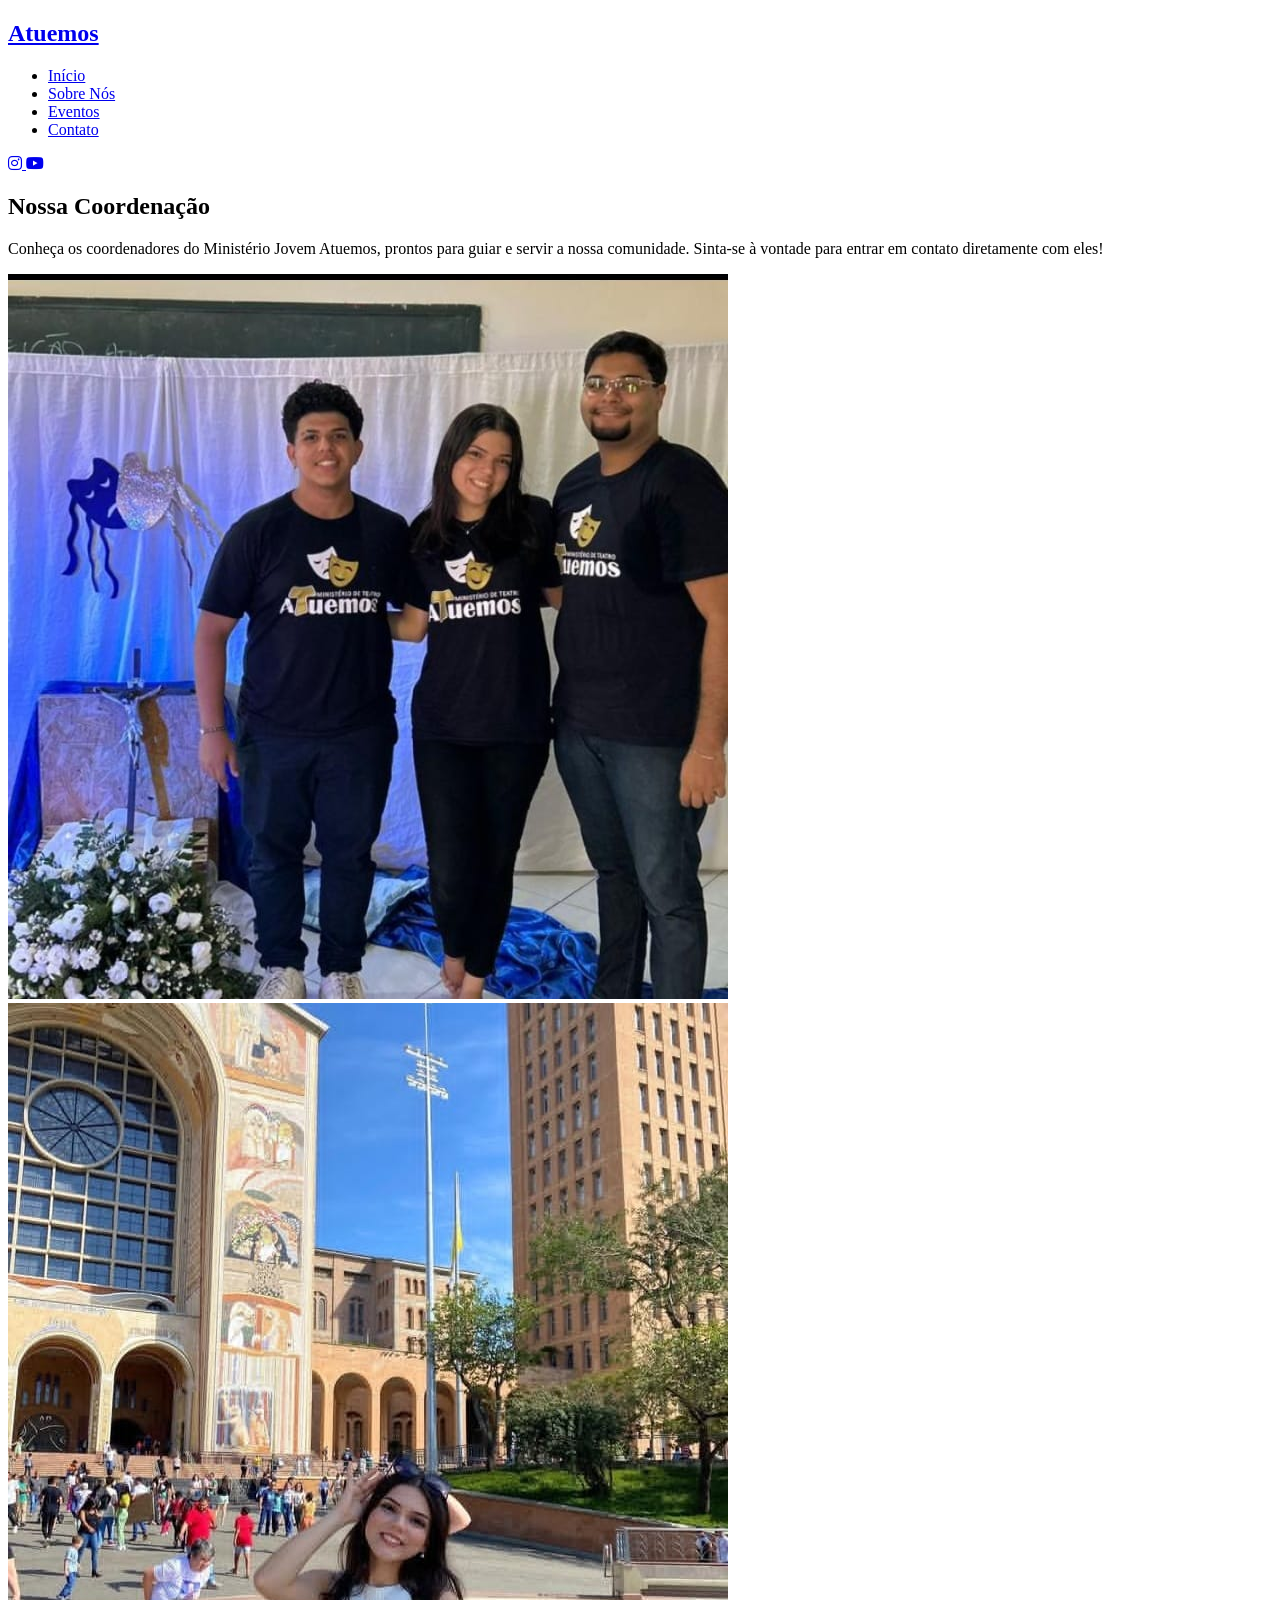
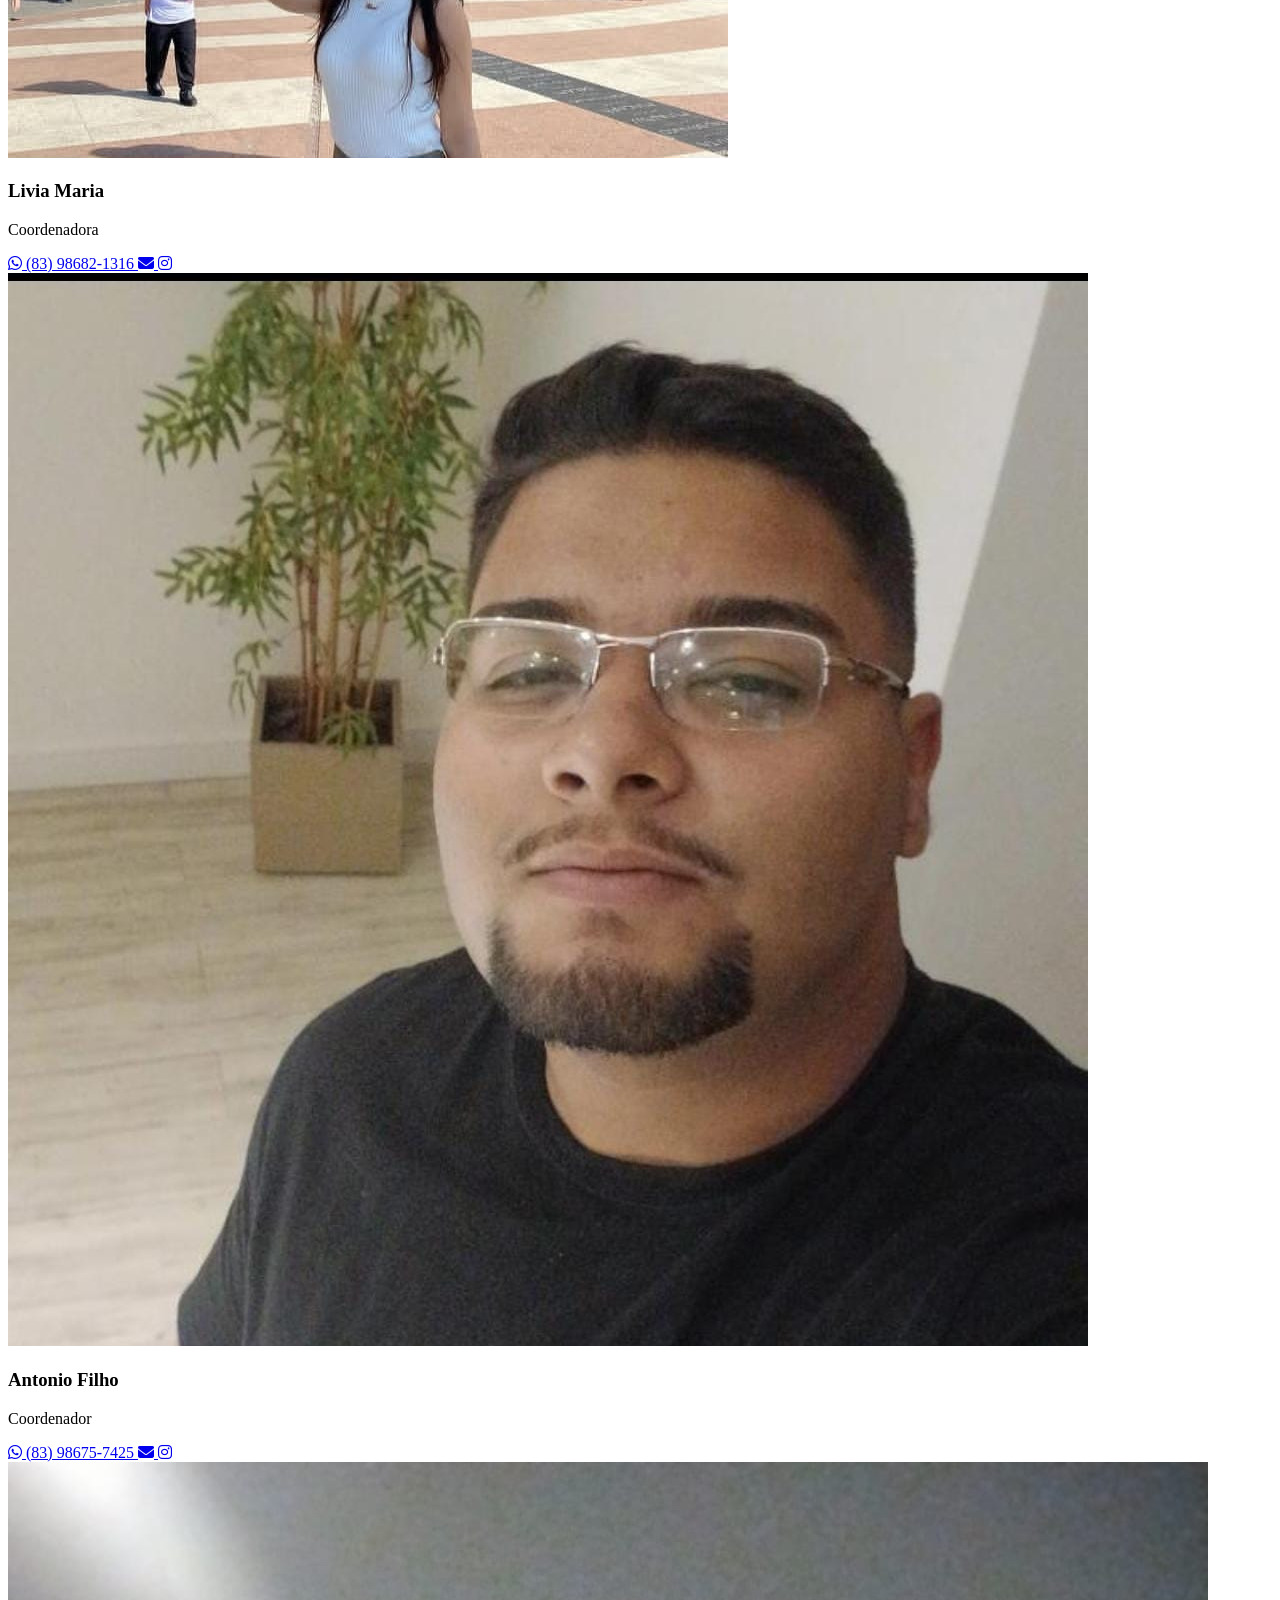
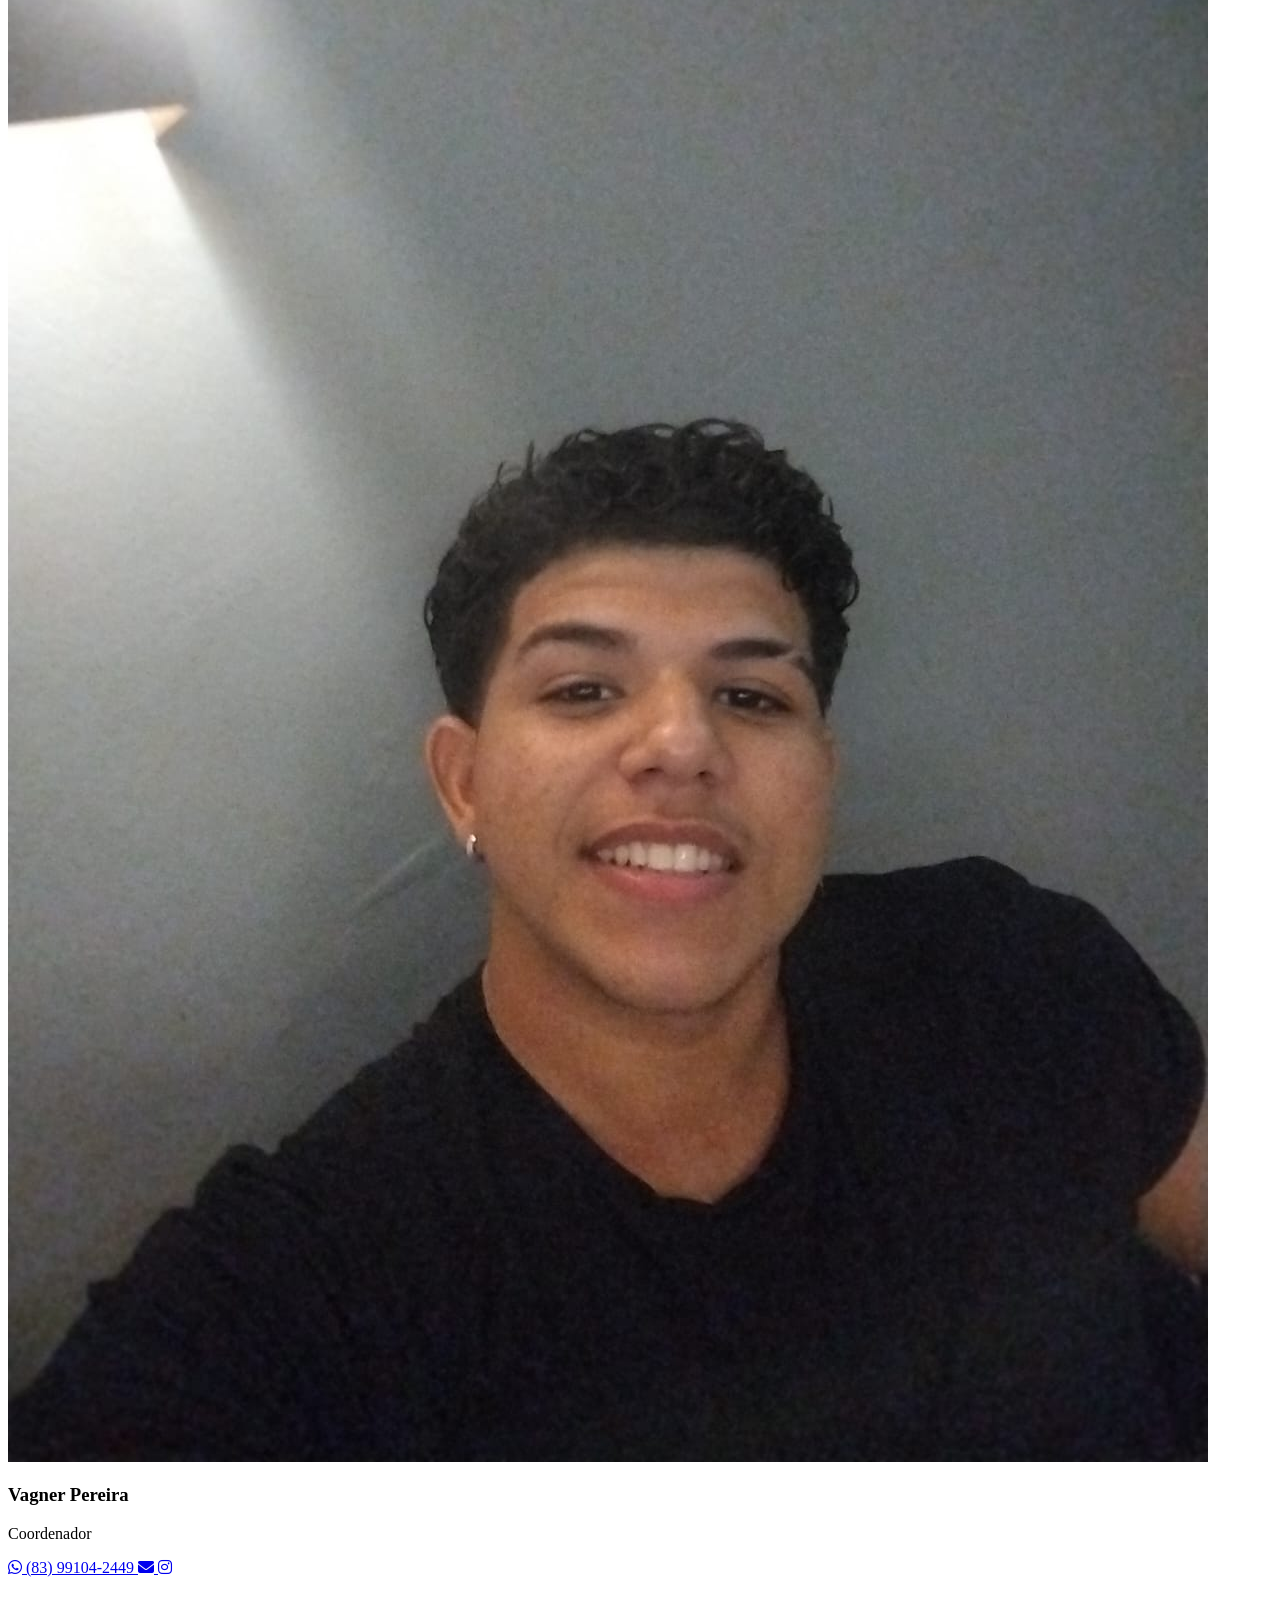
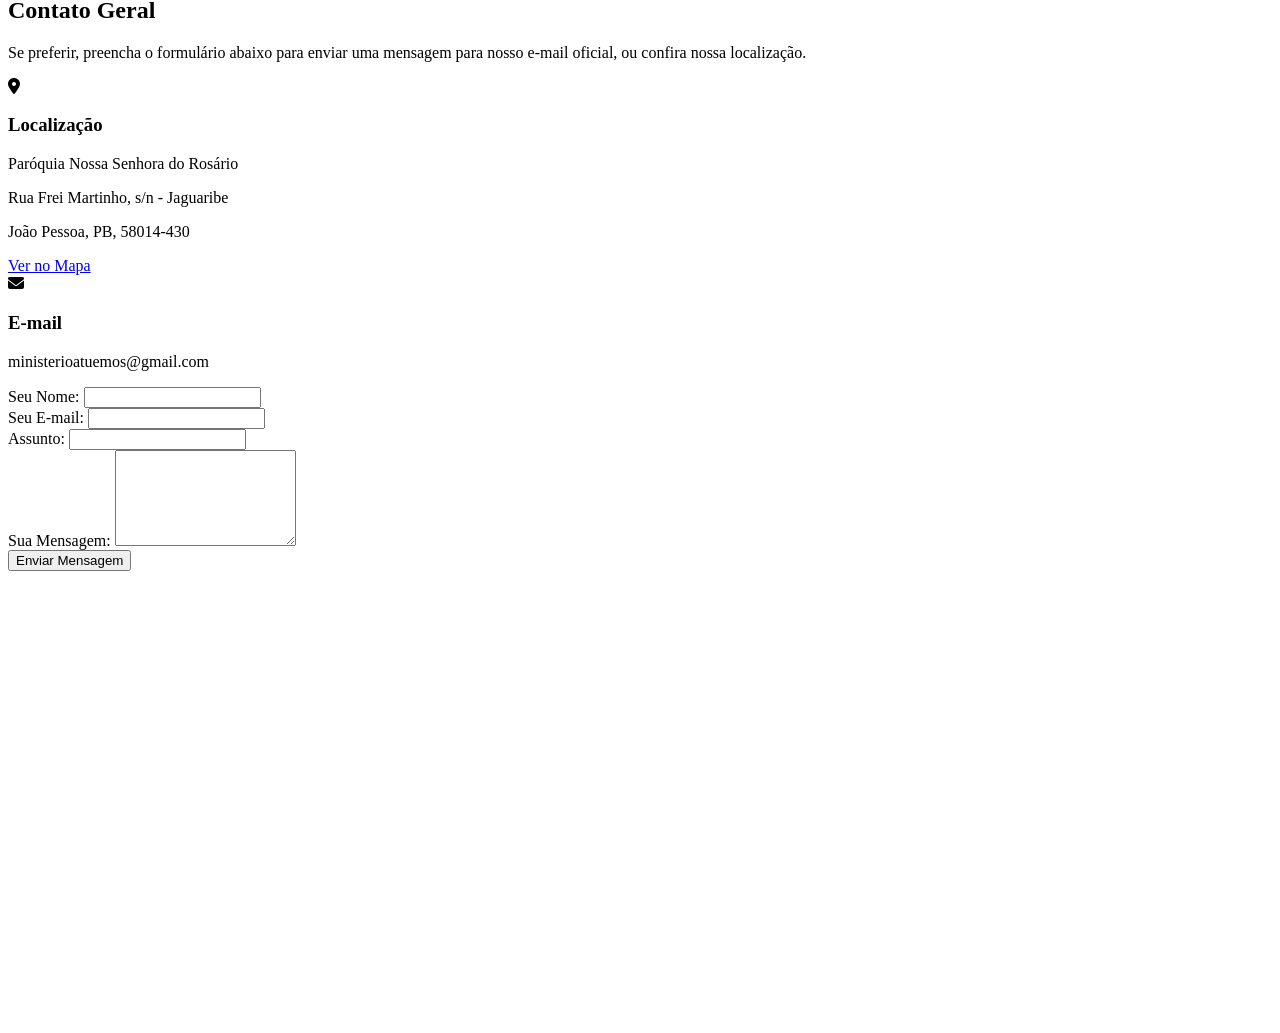
==== contato.html @ 2ec5a0c5 "site atuemos" ====
<!DOCTYPE html>
<html lang="pt-br">
<head>
    <meta charset="UTF-8" />
    <meta name="viewport" content="width=device-width, initial-scale=1.0" />
    <title>Contato - Atuemos</title>
    <link rel="stylesheet" href="style.css" />
    <link rel="stylesheet" href="https://cdnjs.cloudflare.com/ajax/libs/font-awesome/6.4.0/css/all.min.css">
</head>
<body>
    <header>
        <nav>
            <div class="logo">
                <a href="index.html">
            
                    <h1>Atuemos</h1>
                </a>
            </div>
            <div class="burger" aria-label="Menu" aria-expanded="false" role="button" tabindex="0">
                <div></div>
                <div></div>
                <div></div>
            </div>
            <ul>
                <li><a href="index.html">Início</a></li>
                <li><a href="sobre.html">Sobre Nós</a></li>
                <li><a href="eventos.html">Eventos</a></li>
                <li><a href="contato.html">Contato</a></li>
            </ul>
            <div class="social-nav">
                <a href="https://www.instagram.com/atuemosrosario" target="_blank" aria-label="Instagram">
                    <i class="fab fa-instagram"></i>
                </a>
                <a href="https://www.youtube.com/@ministerioatuemosdeteatro9331" target="_blank" aria-label="YouTube">
                    <i class="fab fa-youtube"></i>
                </a>
            </div>
        </nav>
    </header>

    <main>
        <section id="coordenadores">
    <h2>Nossa Coordenação</h2>
    <p>Conheça os coordenadores do Ministério Jovem Atuemos, prontos para guiar e servir a nossa comunidade. Sinta-se à vontade para entrar em contato diretamente com eles!</p>
    
    <div class="coordenacao-foto-principal">
        <img src="imagens/coordenaçao.jpg" alt="Foto da equipe de coordenação" class="foto-principal">
    </div>

    <div class="coordenadores-grid">
        <div class="coordenador-item">
            <img src="imagens/livia.jpg" alt="Foto de Livia Maria" class="coordenador-foto">
            <h3>Livia Maria</h3>
            <p>Coordenadora</p>
            <div class="coordenador-contatos">
                <a href="https://wa.me/5583986821316" target="_blank" aria-label="WhatsApp de Livia">
                    <i class="fab fa-whatsapp"></i> (83) 98682-1316
                </a>
                <a href="mailto:ministerioatuemos@gmail.com" aria-label="E-mail de Livia">
                    <i class="fas fa-envelope"></i>
                </a>
                <a href="https://www.instagram.com/livia_mariiaa__" target="_blank" aria-label="Instagram de Livia">
                    <i class="fab fa-instagram"></i>
                </a>
            </div>
        </div>
        
        <div class="coordenador-item">
            <img src="imagens/antonio.jpg" alt="Foto de Antonio Filho" class="coordenador-foto">
            <h3>Antonio Filho</h3>
            <p>Coordenador</p>
            <div class="coordenador-contatos">
                <a href="https://wa.me/5583986757425" target="_blank" aria-label="WhatsApp de Antonio">
                    <i class="fab fa-whatsapp"></i> (83) 98675-7425
                </a>
                <a href="mailto:ministerioatuemos@gmail.com" aria-label="E-mail de Antonio">
                    <i class="fas fa-envelope"></i>
                </a>
                <a href="https://www.instagram.com/083_antonio" target="_blank" aria-label="Instagram de Antonio">
                    <i class="fab fa-instagram"></i>
                </a>
            </div>
        </div>
        
        <div class="coordenador-item">
            <img src="imagens/vagner.jpg" alt="Foto de Vagner Pereira" class="coordenador-foto">
            <h3>Vagner Pereira</h3>
            <p>Coordenador</p>
            <div class="coordenador-contatos">
                <a href="https://wa.me/5583991042449" target="_blank" aria-label="WhatsApp de Vagner">
                    <i class="fab fa-whatsapp"></i> (83) 99104-2449
                </a>
                <a href="mailto:vhian.pereira@gmail.com" aria-label="E-mail de Vagner">
                    <i class="fas fa-envelope"></i>
                </a>
                <a href="https://www.instagram.com/hian_pereiral" target="_blank" aria-label="Instagram de Vagner">
                    <i class="fab fa-instagram"></i>
                </a>
            </div>
        </div>
    </div>
</section>

       <section id="contato">
    <h2>Contato Geral</h2>
    <p>Se preferir, preencha o formulário abaixo para enviar uma mensagem para nosso e-mail oficial, ou confira nossa localização.</p>

    <div class="contato-info-grid">
        <div class="contato-info-item">
            <i class="fas fa-map-marker-alt"></i>
            <h3>Localização</h3>
            <p>Paróquia Nossa Senhora do Rosário</p>
            <p>Rua Frei Martinho, s/n - Jaguaribe</p>
            <p>João Pessoa, PB, 58014-430</p>
            <a href="https://maps.google.com/?cid=9750942070879998750&g_mp=Cidnb29nbGUubWFwcy5wbGFjZXMudjEuUGxhY2VzLlNlYXJjaFRleHQ" target="_blank" class="btn small-btn">Ver no Mapa</a>
        </div>
        <div class="contato-info-item">
            <i class="fas fa-envelope"></i>
            <h3>E-mail</h3>
            <p>ministerioatuemos@gmail.com</p>
        </div>
    </div>

    <form action="#" method="POST" class="contato-form">
        <div class="form-group">
            <label for="nome">Seu Nome:</label>
            <input type="text" id="nome" name="nome" required>
        </div>
        <div class="form-group">
            <label for="email">Seu E-mail:</label>
            <input type="email" id="email" name="email" required>
        </div>
        <div class="form-group">
            <label for="assunto">Assunto:</label>
            <input type="text" id="assunto" name="assunto" required>
        </div>
        <div class="form-group">
            <label for="mensagem">Sua Mensagem:</label>
            <textarea id="mensagem" name="mensagem" rows="6" required></textarea>
        </div>
        <button type="submit" class="btn primary-btn">Enviar Mensagem</button>
    </form>
    
    <div class="mapa-container">
        <iframe src="https://maps.google.com/?cid=9750942070879998750&g_mp=Cidnb29nbGUubWFwcy5wbGFjZXMudjEuUGxhY2VzLlNlYXJjaFRleHQ" width="100%" height="450" style="border:0;" allowfullscreen="" loading="lazy" referrerpolicy="no-referrer-when-downgrade"></iframe>
    </div>

</section>
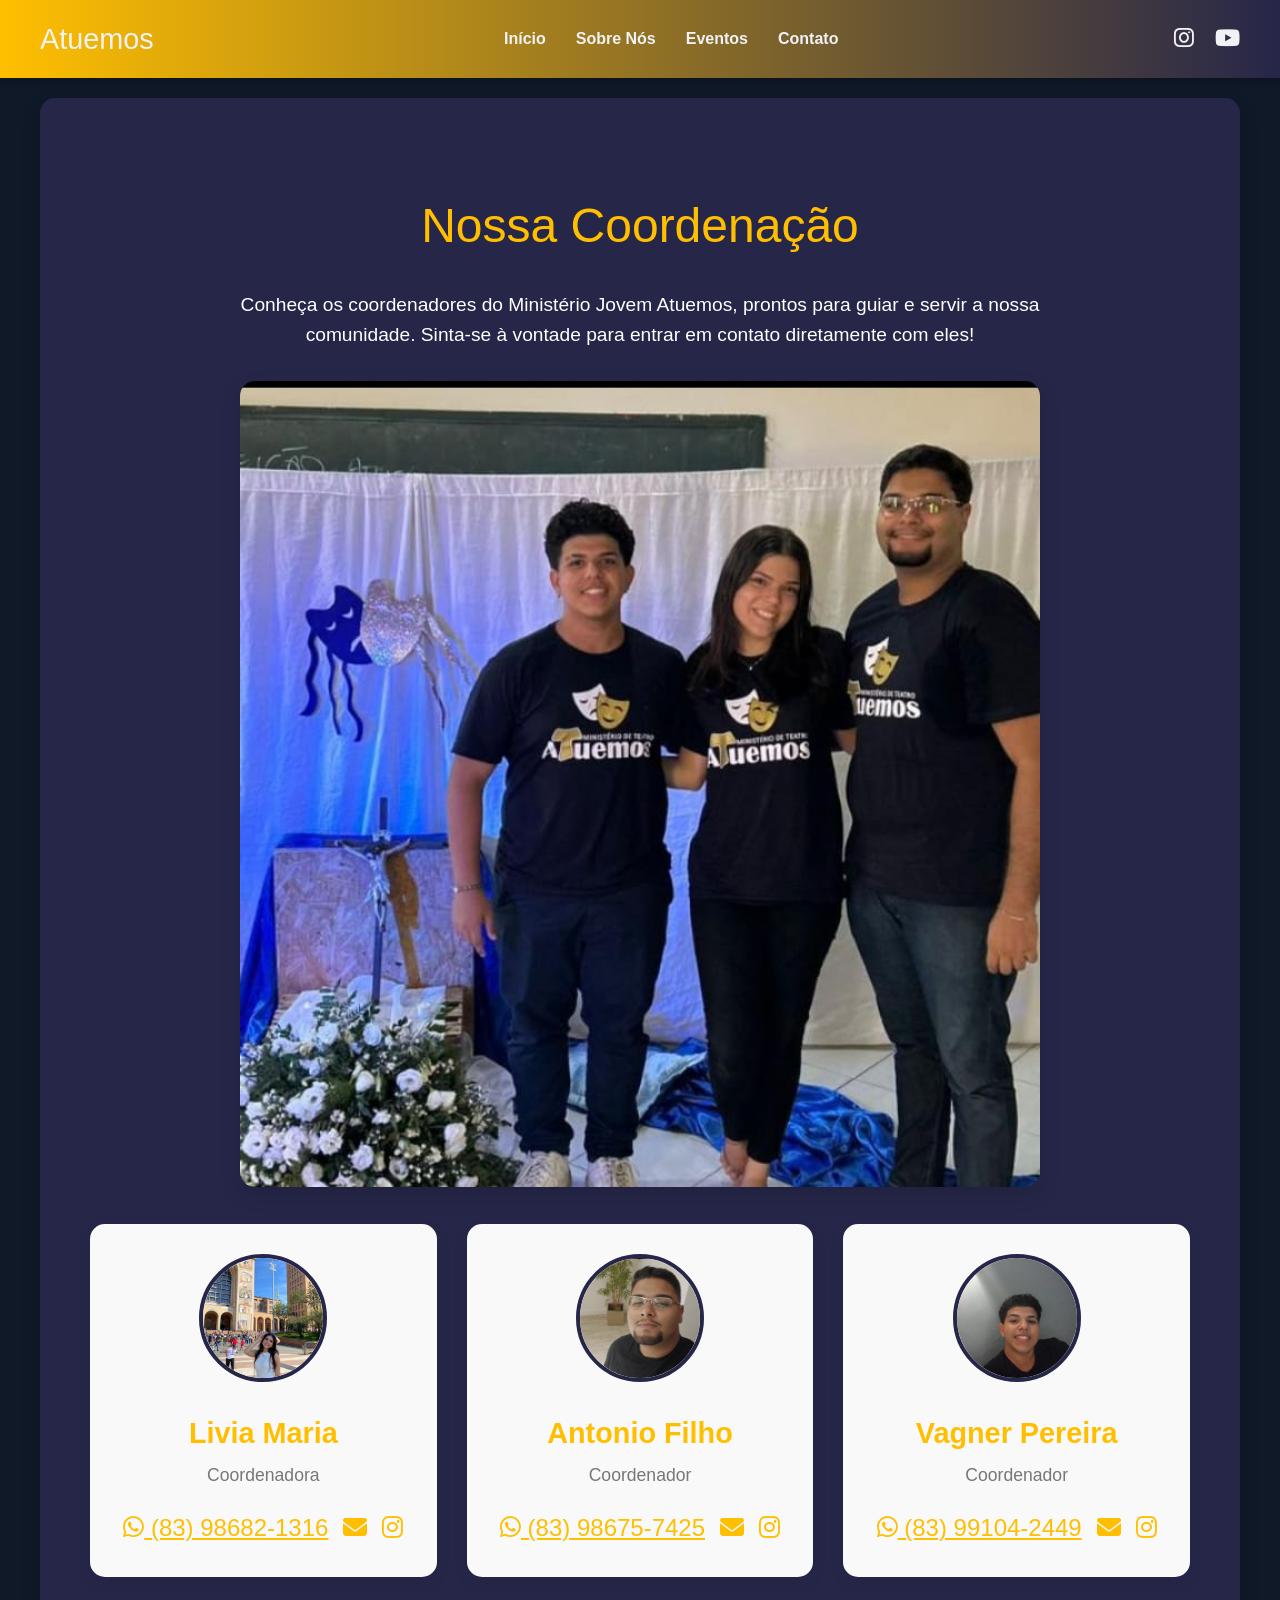
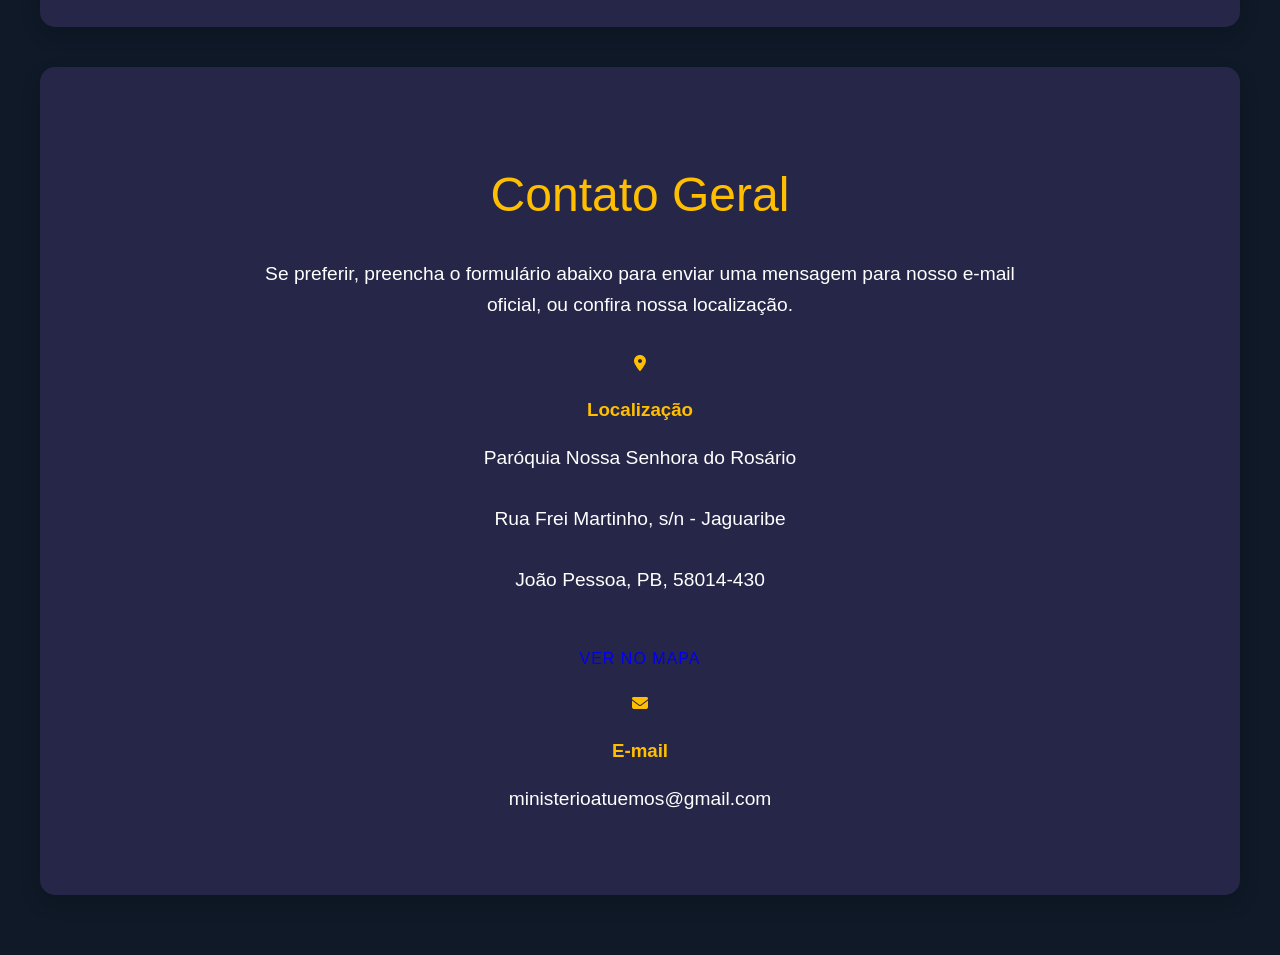
==== commit 33b650ea: "At2" ====
--- a/contato.html
+++ b/contato.html
@@ -121,28 +121,4 @@
         </div>
     </div>
 
-    <form action="#" method="POST" class="contato-form">
-        <div class="form-group">
-            <label for="nome">Seu Nome:</label>
-            <input type="text" id="nome" name="nome" required>
-        </div>
-        <div class="form-group">
-            <label for="email">Seu E-mail:</label>
-            <input type="email" id="email" name="email" required>
-        </div>
-        <div class="form-group">
-            <label for="assunto">Assunto:</label>
-            <input type="text" id="assunto" name="assunto" required>
-        </div>
-        <div class="form-group">
-            <label for="mensagem">Sua Mensagem:</label>
-            <textarea id="mensagem" name="mensagem" rows="6" required></textarea>
-        </div>
-        <button type="submit" class="btn primary-btn">Enviar Mensagem</button>
-    </form>
-    
-    <div class="mapa-container">
-        <iframe src="https://maps.google.com/?cid=9750942070879998750&g_mp=Cidnb29nbGUubWFwcy5wbGFjZXMudjEuUGxhY2VzLlNlYXJjaFRleHQ" width="100%" height="450" style="border:0;" allowfullscreen="" loading="lazy" referrerpolicy="no-referrer-when-downgrade"></iframe>
-    </div>
-
 </section>
--- a/style.css
+++ b/style.css
@@ -0,0 +1,655 @@
+/* CSS completo com Britannic Bold e Myriad Pro */
+
+/* Variáveis para cores */
+:root {
+  --cor-gradiente-inicio: #ffbf00;
+  --cor-gradiente-fim: #262649;
+  --cor-texto-claro: #f0f2f5;
+  --cor-primaria: #262649;
+  --cor-secundaria: #9ba5f7;
+  --cor-alerta: #e74c3c;
+  --cor-alerta-hover: #c0392b;
+}
+
+/* Reset e corpo */
+body {
+  font-family: 
+    'Britannic Bold', 
+    'Myriad Pro', 
+    'Arial Black', 
+    Arial, 
+    sans-serif;
+  margin: 0;
+  line-height: 1.6;
+  background-color: #0f1927;
+  color: #ffbf00;
+  overflow-x: hidden;
+}
+
+/* Header e Navegação */
+header {
+  background: linear-gradient(90deg, var(--cor-gradiente-inicio), var(--cor-gradiente-fim));
+  color: var(--cor-texto-claro);
+  padding: 1rem 20px;
+  box-shadow: 0 2px 8px rgba(0,0,0,0.3);
+}
+
+nav {
+  display: flex;
+  justify-content: space-between;
+  align-items: center;
+  max-width: 1200px;
+  margin: auto;
+}
+
+nav .logo {
+  display: flex;
+  align-items: center;
+}
+
+nav .logo img {
+  height: 50px;
+  margin-right: 15px;
+}
+
+nav .logo h1 {
+  font-family: 
+    'Britannic Bold', 
+    'Myriad Pro', 
+    'Arial Black', 
+    Arial, 
+    sans-serif;
+  font-weight: normal;
+  font-size: 1.8rem;
+  margin: 0;
+  color: var(--cor-texto-claro);
+}
+
+.burger {
+  display: none;
+  cursor: pointer;
+}
+
+.burger div {
+  width: 25px;
+  height: 3px;
+  background-color: var(--cor-texto-claro);
+  margin: 5px;
+  transition: all 0.3s ease;
+}
+
+nav ul {
+  padding: 0;
+  list-style: none;
+  display: flex;
+  margin: 0;
+}
+
+nav ul li {
+  margin-left: 30px;
+}
+
+nav a {
+  font-family: 
+    'Myriad Pro', 
+    'Arial Black', 
+    Arial, 
+    sans-serif;
+  font-weight: normal;
+  color: var(--cor-texto-claro);
+  text-decoration: none;
+  font-weight: 600;
+  transition: color 0.3s ease;
+}
+
+nav a:hover {
+  color: var(--cor-primaria);
+}
+
+.social-nav a {
+  color: var(--cor-texto-claro);
+  font-size: 1.4rem;
+  margin-left: 15px;
+  transition: transform 0.3s ease, color 0.3s ease;
+}
+
+.social-nav a:hover {
+  color: var(--cor-primaria);
+  transform: scale(1.1);
+}
+
+main {
+  padding: 20px;
+  max-width: 1200px;
+  margin: auto;
+}
+
+section {
+  background: #262649;
+  margin-bottom: 40px;
+  padding: 50px;
+  border-radius: 15px;
+  box-shadow: 0 8px 20px rgba(0,0,0,0.15);
+  text-align: center;
+}
+
+section h2 {
+  font-family: 
+    'Britannic Bold', 
+    'Myriad Pro', 
+    'Arial Black', 
+    Arial, 
+    sans-serif;
+  color: var(--cor-gradiente-inicio);
+  font-size: 3rem;
+  margin-bottom: 25px;
+  font-weight: normal;
+}
+
+section p {
+  font-family: 
+    'Myriad Pro', 
+    'Arial Black', 
+    Arial, 
+    sans-serif;
+  font-size: 1.2rem;
+  color: #ffffff;
+  max-width: 800px;
+  margin: 0 auto 30px auto;
+}
+
+.btn {
+  display: inline-block;
+  padding: 14px 30px;
+  border-radius: 50px;
+  text-decoration: none;
+  font-family: 
+    'Britannic Bold', 
+    'Myriad Pro', 
+    'Arial Black', 
+    Arial, 
+    sans-serif;
+  font-weight: normal;
+  transition: background-color 0.3s ease, transform 0.2s ease, box-shadow 0.3s ease;
+  margin: 10px;
+  text-transform: uppercase;
+  letter-spacing: 1px;
+  cursor: pointer;
+}
+
+.primary-btn {
+  background-color: var(--cor-primaria);
+  color: var(--cor-texto-claro);
+  border: none;
+  box-shadow: 0 4px 8px rgba(127,140,250,0.4);
+}
+
+.primary-btn:hover {
+  background-color: var(--cor-secundaria);
+  box-shadow: 0 6px 12px rgba(155,165,247,0.6);
+  transform: translateY(-3px);
+}
+
+.secondary-btn {
+  background-color: var(--cor-alerta);
+  color: var(--cor-texto-claro);
+  border: none;
+  box-shadow: 0 4px 8px rgba(231,76,60,0.4);
+}
+
+.secondary-btn:hover {
+  background-color: var(--cor-alerta-hover);
+  box-shadow: 0 6px 12px rgba(192,57,43,0.6);
+  transform: translateY(-3px);
+}
+
+.small-btn {
+  padding: 10px 20px;
+  font-size: 1rem;
+}
+
+#hero {
+  background: linear-gradient(rgba(38,38,73,0.85), rgba(59,60,110,0.85)), url('caminho/para/imagem-hero-atuemos.jpg') no-repeat center center/cover;
+  color: var(--cor-texto-claro);
+  padding: 120px 20px;
+  min-height: 550px;
+  display: flex;
+  flex-direction: column;
+  justify-content: center;
+  align-items: center;
+  text-shadow: 2px 2px 6px rgba(0,0,0,0.7);
+  border-radius: 15px;
+}
+
+#hero .logo-centralizada {
+  max-width: 200px;
+  margin-bottom: 20px;
+}
+
+#hero h2 {
+  font-family: 
+    'Britannic Bold', 
+    'Myriad Pro', 
+    'Arial Black', 
+    Arial, 
+    sans-serif;
+  font-weight: normal;
+  font-size: 4rem;
+  margin-bottom: 20px;
+  line-height: 1.1;
+}
+
+#hero p {
+  font-family: 
+    'Myriad Pro', 
+    'Arial Black', 
+    Arial, 
+    sans-serif;
+  font-size: 1.5rem;
+  margin-bottom: 40px;
+  max-width: 800px;
+}
+
+.hero-buttons {
+  display: flex;
+  gap: 25px;
+  flex-wrap: wrap;
+  justify-content: center;
+}
+
+#destaques .destaque-grid {
+  display: grid;
+  grid-template-columns: repeat(auto-fit, minmax(320px, 1fr));
+  gap: 40px;
+  margin-top: 30px;
+}
+
+.destaque-item {
+  background-color: #ffbf00;
+  padding: 30px;
+  border-radius: 12px;
+  box-shadow: 0 5px 15px rgba(0,0,0,0.08);
+}
+
+.destaque-item h3 {
+  font-family: 
+    'Britannic Bold', 
+    'Myriad Pro', 
+    'Arial Black', 
+    Arial, 
+    sans-serif;
+  color: var(--cor-primaria);
+  font-weight: normal;
+  font-size: 1.8rem;
+  margin-bottom: 15px;
+}
+
+.destaque-item iframe {
+  width: 100%;
+  max-width: 600px;
+  height: 330px;
+  border-radius: 10px;
+  margin-bottom: 20px;
+}
+
+footer {
+  background: linear-gradient(90deg, var(--cor-gradiente-inicio), var(--cor-gradiente-fim));
+  color: var(--cor-texto-claro);
+  padding: 40px 20px;
+  text-align: center;
+}
+
+.footer-content {
+  max-width: 1200px;
+  margin: auto;
+  display: flex;
+  justify-content: space-between;
+  align-items: center;
+  flex-wrap: wrap;
+  gap: 20px;
+}
+
+.social-footer a {
+  color: var(--cor-texto-claro);
+  font-size: 1.6rem;
+  margin: 0 12px;
+  transition: transform 0.3s ease, color 0.3s ease;
+}
+
+.social-footer a:hover {
+  color: var(--cor-primaria);
+  transform: scale(1.25);
+}
+
+/* Estilos do Calendário (INÍCIO) */
+#calendario-eventos {
+    background: #fff;
+    margin-bottom: 40px;
+    padding: 50px;
+    border-radius: 15px;
+    box-shadow: 0 8px 20px rgba(0,0,0,0.15);
+    text-align: center;
+}
+
+#calendario-eventos h2 {
+    font-family: 
+      'Britannic Bold', 
+      'Myriad Pro', 
+      'Arial Black', 
+      Arial, 
+      sans-serif;
+    color: var(--cor-gradiente-inicio);
+    font-size: 3rem;
+    margin-bottom: 25px;
+    font-weight: normal;
+}
+
+#calendario-eventos table {
+    width: 100%;
+    border-collapse: collapse;
+    margin-top: 30px;
+    font-family: 'Myriad Pro', Arial, sans-serif;
+    text-align: left;
+}
+
+#calendario-eventos thead th {
+    background-color: var(--cor-gradiente-fim);
+    color: var(--cor-texto-claro);
+    padding: 15px;
+    text-align: left;
+    border: none;
+    font-family: 'Britannic Bold', 'Arial Black', Arial, sans-serif;
+    font-weight: normal;
+    font-size: 1.2rem;
+    letter-spacing: 1px;
+}
+
+#calendario-eventos tbody td {
+    padding: 15px;
+    border-bottom: 1px solid #e0e0e0;
+    vertical-align: top;
+    color: #555;
+    line-height: 1.5;
+}
+
+#calendario-eventos tbody tr:nth-child(even) {
+    background-color: #f9f9f9;
+}
+
+#calendario-eventos tbody tr:last-child td {
+    border-bottom: none;
+}
+
+#calendario-eventos tbody tr td:first-child {
+    font-weight: bold;
+    color: var(--cor-gradiente-inicio);
+    min-width: 120px;
+}
+
+#calendario-eventos tbody tr td:nth-child(2) {
+    color: #777;
+    min-width: 100px;
+}
+
+#calendario-eventos tbody td strong {
+    color: var(--cor-primaria);
+}
+/* Estilos do Calendário (FIM) */
+
+/* Responsividade */
+@media (max-width: 992px) {
+  nav ul {
+    margin-left: auto;
+  }
+}
+
+@media (max-width: 768px) {
+  nav {
+    flex-direction: column;
+    text-align: center;
+  }
+  nav .logo {
+    margin-bottom: 15px;
+  }
+  nav ul {
+    flex-direction: column;
+    margin-top: 15px;
+  }
+  nav ul li {
+    margin: 10px 0;
+  }
+  .social-nav {
+    margin-top: 20px;
+  }
+  #hero h2 {
+    font-size: 3rem;
+  }
+  #hero p {
+    font-size: 1.2rem;
+  }
+  .hero-buttons {
+    flex-direction: column;
+  }
+  section {
+    padding: 30px;
+  }
+  section h2 {
+    font-size: 2.2rem;
+  }
+  section p {
+    font-size: 1.1rem;
+  }
+  .footer-content {
+    flex-direction: column;
+    gap: 20px;
+  }
+
+  /* Responsividade da tabela de calendário para tablets */
+  #calendario-eventos tbody td {
+      padding: 10px;
+      font-size: 0.9rem;
+  }
+  #calendario-eventos thead th {
+      padding: 10px;
+      font-size: 1rem;
+  }
+}
+
+@media (max-width: 480px) {
+  nav .logo img {
+    height: 40px;
+  }
+  nav .logo h1 {
+    font-size: 1.5rem;
+  }
+  #hero {
+    padding: 80px 15px;
+  }
+  #hero h2 {
+    font-size: 2.5rem;
+  }
+  #hero p {
+    font-size: 1rem;
+  }
+  section {
+    padding: 25px 15px;
+  }
+  section h2 {
+    font-size: 1.8rem;
+  }
+  .btn {
+    padding: 12px 25px;
+    font-size: 0.9rem;
+  }
+  .destaque-item iframe {
+    height: 250px;
+  }
+
+  /* Responsividade da tabela de calendário para celulares */
+  #calendario-eventos thead {
+      display: none;
+  }
+  #calendario-eventos table, 
+  #calendario-eventos tbody, 
+  #calendario-eventos tr, 
+  #calendario-eventos td {
+      display: block;
+      width: 100%;
+  }
+  #calendario-eventos tr {
+      margin-bottom: 15px;
+      border: 1px solid #ddd;
+      border-radius: 8px;
+      box-shadow: 0 2px 5px rgba(0,0,0,0.05);
+  }
+  #calendario-eventos tbody td {
+      text-align: right;
+      padding-left: 50%;
+      position: relative;
+  }
+  #calendario-eventos tbody td:before {
+      content: attr(data-label);
+      position: absolute;
+      left: 10px;
+      width: calc(50% - 20px);
+      white-space: nowrap;
+      font-weight: bold;
+      color: var(--cor-gradiente-inicio);
+      text-align: left;
+  }
+  #calendario-eventos tbody td:nth-of-type(1):before { content: "Mês"; }
+  #calendario-eventos tbody td:nth-of-type(2):before { content: "Data"; }
+  #calendario-eventos tbody td:nth-of-type(3):before { content: "Evento"; }
+}/* Estilos para a seção de Coordenadores */
+#coordenadores .coordenadores-grid {
+    display: grid;
+    grid-template-columns: repeat(auto-fit, minmax(280px, 1fr));
+    gap: 30px;
+    margin-top: 30px;
+}
+
+/* Novo estilo para a foto principal */
+.coordenacao-foto-principal {
+    margin-bottom: 30px;
+}
+
+.coordenacao-foto-principal .foto-principal {
+    width: 100%;
+    max-width: 800px;
+    border-radius: 15px;
+    object-fit: cover;
+    box-shadow: 0 8px 20px rgba(0,0,0,0.15);
+}
+
+.coordenador-item {
+    background-color: #f9f9f9;
+    padding: 30px;
+    border-radius: 15px;
+    box-shadow: 0 5px 15px rgba(0,0,0,0.08);
+    text-align: center;
+}
+
+/* Ajuste no tamanho das fotos dos coordenadores */
+.coordenador-foto {
+    width: 120px; /* Reduzido de 150px para 120px */
+    height: 120px; /* Reduzido de 150px para 120px */
+    border-radius: 50%;
+    object-fit: cover;
+    margin-bottom: 20px;
+    border: 4px solid var(--cor-primaria);
+    transition: transform 0.3s ease;
+}
+
+.coordenador-item:hover .coordenador-foto {
+    transform: scale(1.05);
+}
+
+.coordenador-item h3 {
+    font-family: 'Britannic Bold', 'Arial Black', Arial, sans-serif;
+    color: var(--cor-gradiente-inicio);
+    font-size: 1.8rem;
+    margin: 0;
+}
+
+.coordenador-item p {
+    font-size: 1.1rem;
+    color: #777;
+    margin-top: 5px;
+    margin-bottom: 20px;
+}
+
+.coordenador-contatos {
+    display: flex;
+    flex-wrap: wrap;
+    justify-content: center;
+    gap: 15px; /* Ajuste no espaçamento para telas menores */
+}
+
+.coordenador-contatos a {
+    color: var(--cor-gradiente-inicio);
+    font-size: 1.5rem;
+    transition: color 0.3s ease, transform 0.3s ease;
+}
+
+.coordenador-contatos a:hover {
+    color: var(--cor-primaria);
+    transform: scale(1.2);
+}
+
+/* Adicionando responsividade para a foto principal */
+@media (max-width: 768px) {
+    .coordenacao-foto-principal {
+        margin-left: -20px;
+        margin-right: -20px;
+    }
+    .coordenacao-foto-principal .foto-principal {
+        border-radius: 0;
+        box-shadow: none;
+    }
+}@media (max-width: 768px) {
+  nav ul {
+    display: flex;
+    flex-direction: column;
+    align-items: center;
+    justify-content: center;
+    text-align: center;
+    padding: 0;
+    margin: 0;
+  }
+
+  nav ul li {
+    width: 100%;
+    margin: 10px 0;
+  }
+
+  nav ul li a {
+    display: block;
+    width: 100%;
+  }
+}
+/* Responsivo para telas menores */
+@media (max-width: 768px) {
+  .evento-card {
+    font-size: 14px;
+    padding: 10px;
+    width: 100%;
+    box-sizing: border-box;
+  }
+
+  .evento-card td {
+    display: block;
+    width: 100%;
+    word-break: break-word;
+    white-space: normal;
+  }
+
+  .calendario-titulo {
+    font-size: 24px;
+    text-align: center;
+  }
+
+  .evento-card td strong {
+    display: block;
+    margin-bottom: 4px;
+  }
+}
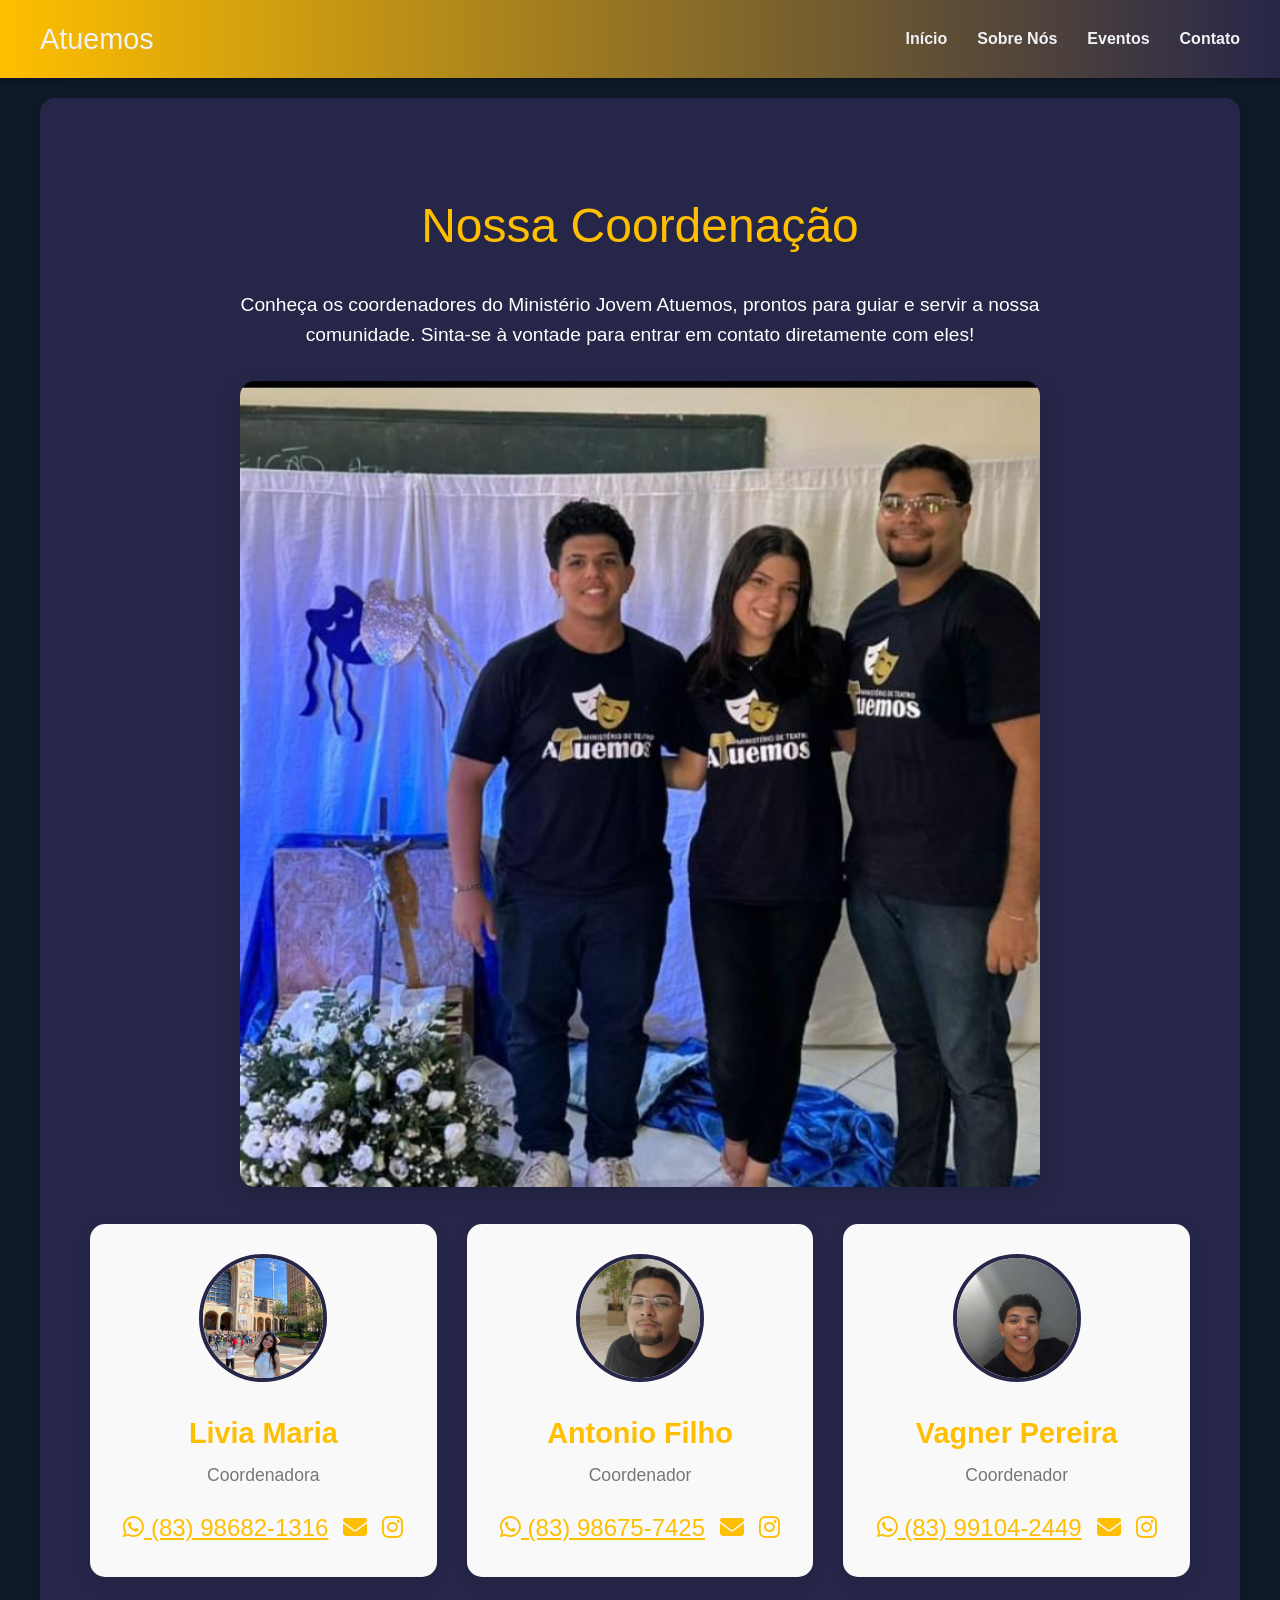
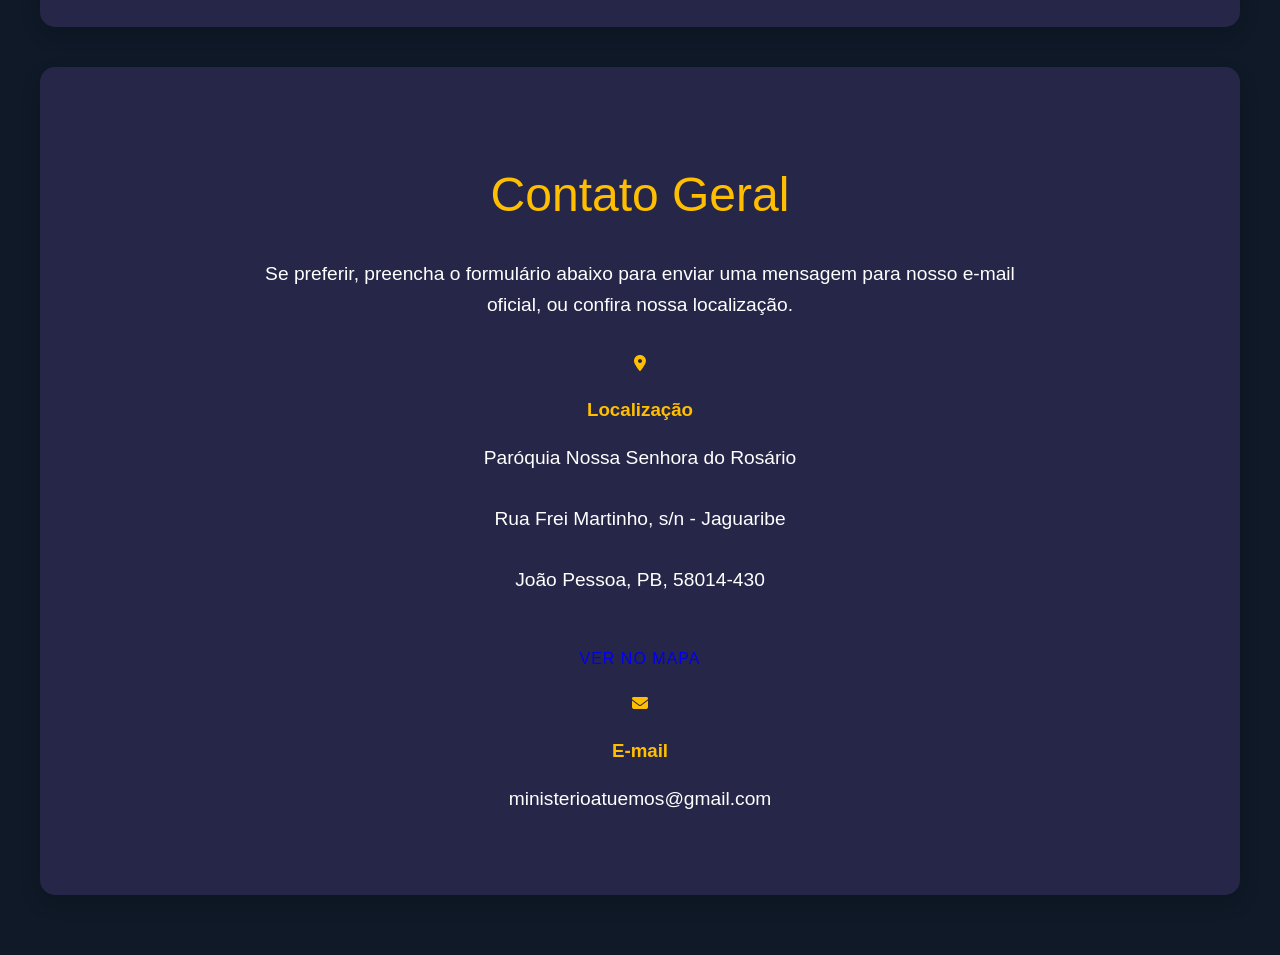
==== commit e986c61f: "at2" ====
--- a/contato.html
+++ b/contato.html
@@ -27,14 +27,7 @@
                 <li><a href="eventos.html">Eventos</a></li>
                 <li><a href="contato.html">Contato</a></li>
             </ul>
-            <div class="social-nav">
-                <a href="https://www.instagram.com/atuemosrosario" target="_blank" aria-label="Instagram">
-                    <i class="fab fa-instagram"></i>
-                </a>
-                <a href="https://www.youtube.com/@ministerioatuemosdeteatro9331" target="_blank" aria-label="YouTube">
-                    <i class="fab fa-youtube"></i>
-                </a>
-            </div>
+          
         </nav>
     </header>
 
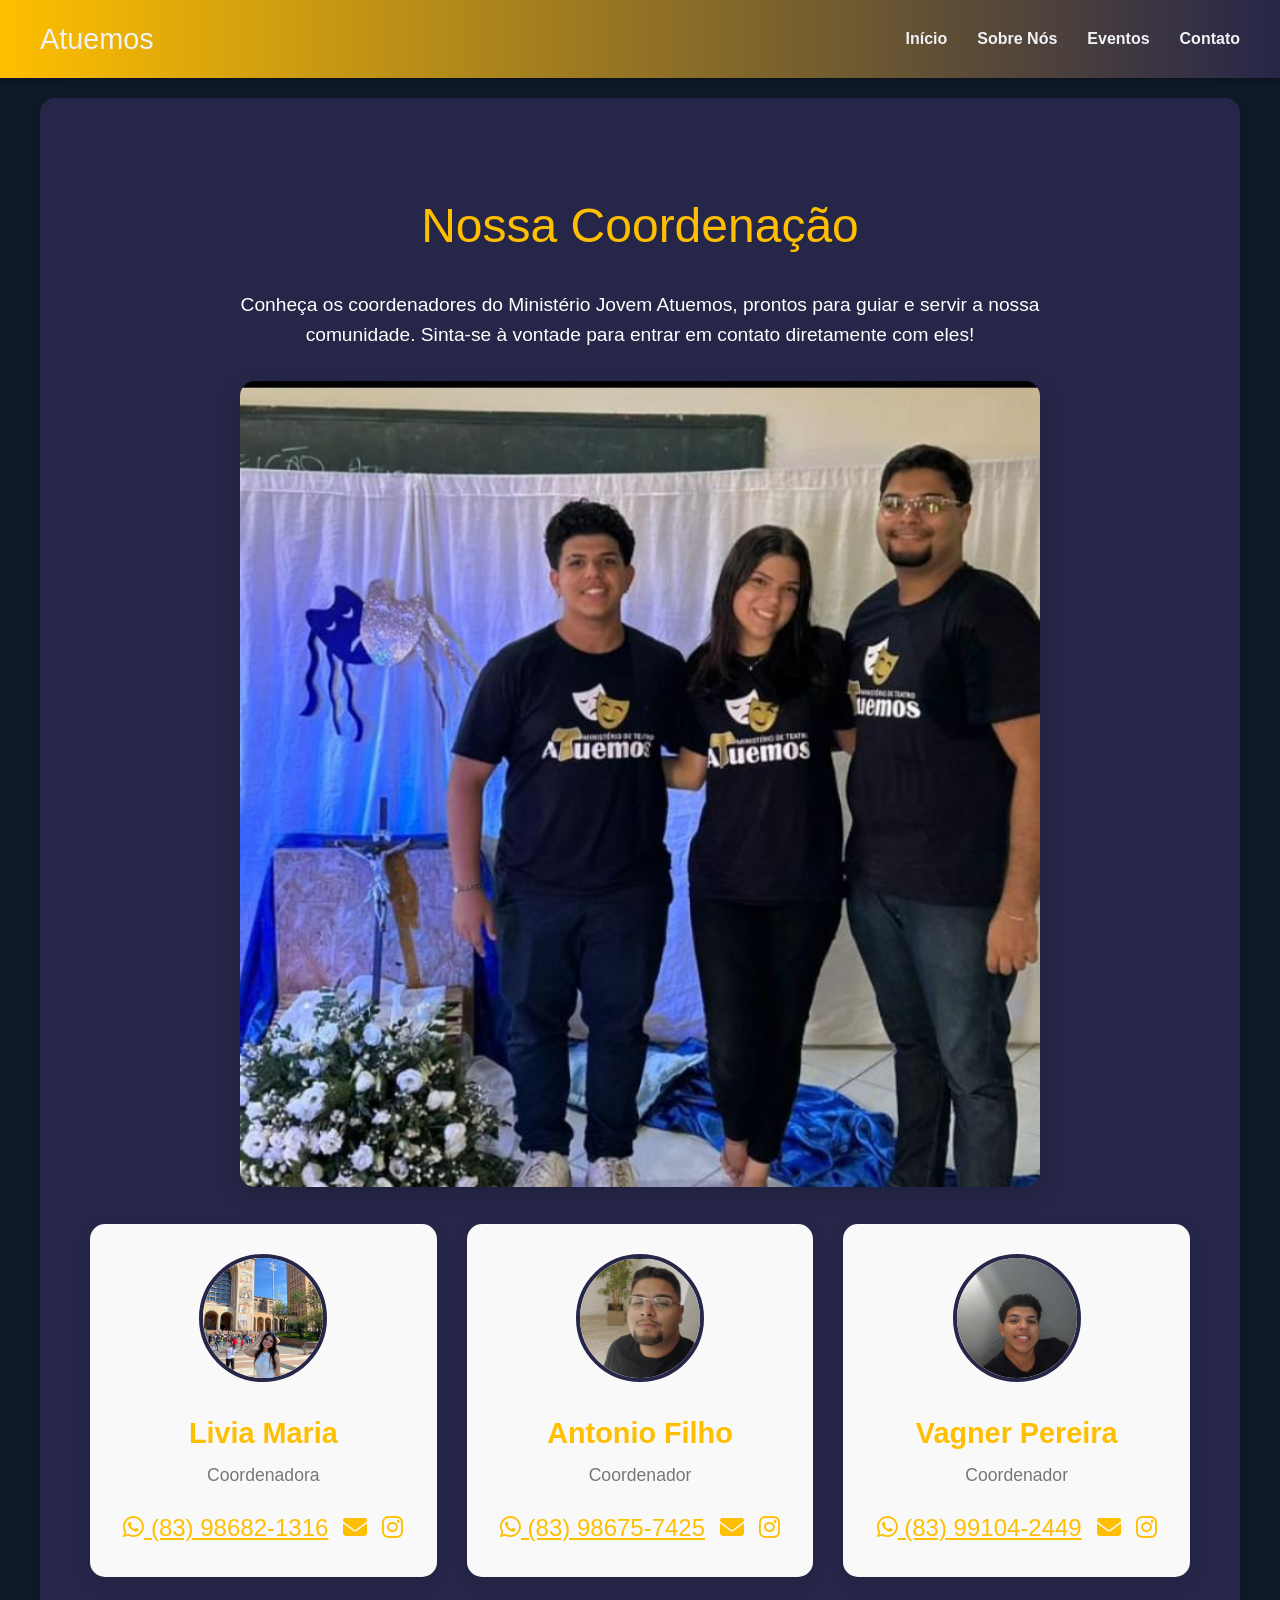
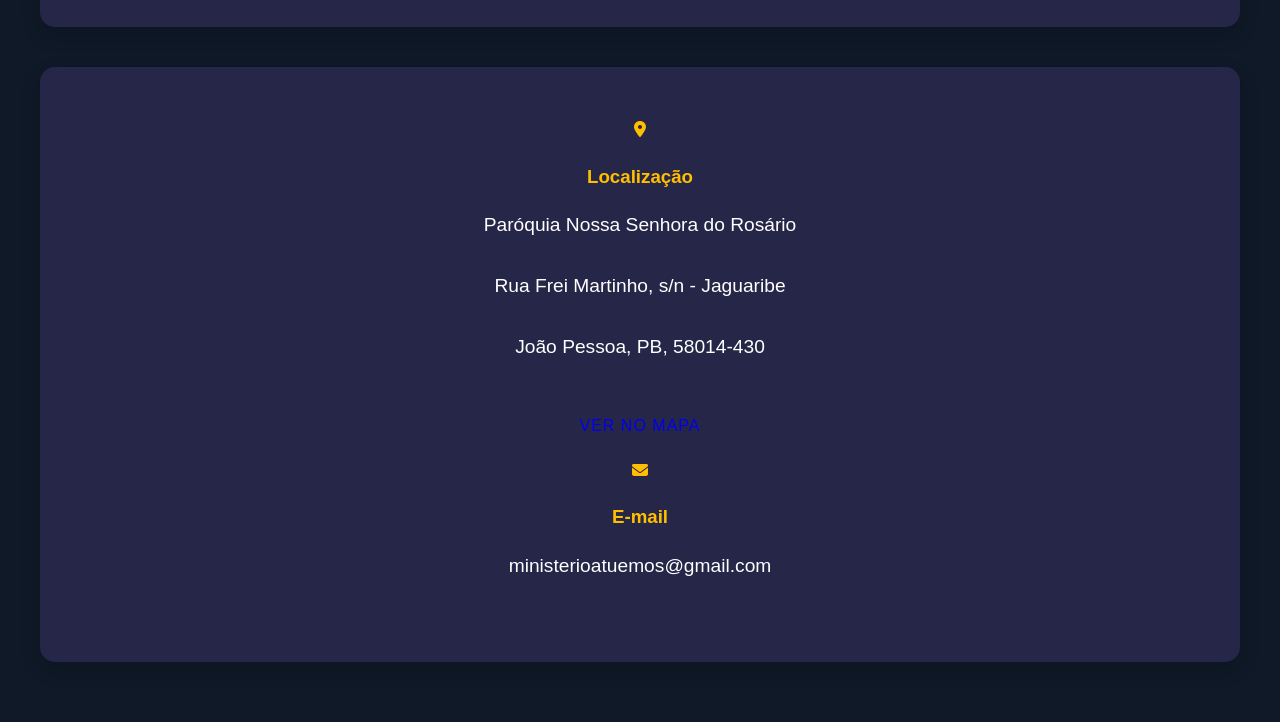
==== commit 45a0277d: "Update contato.html" ====
--- a/contato.html
+++ b/contato.html
@@ -95,9 +95,7 @@
 </section>
 
        <section id="contato">
-    <h2>Contato Geral</h2>
-    <p>Se preferir, preencha o formulário abaixo para enviar uma mensagem para nosso e-mail oficial, ou confira nossa localização.</p>
-
+   
     <div class="contato-info-grid">
         <div class="contato-info-item">
             <i class="fas fa-map-marker-alt"></i>
